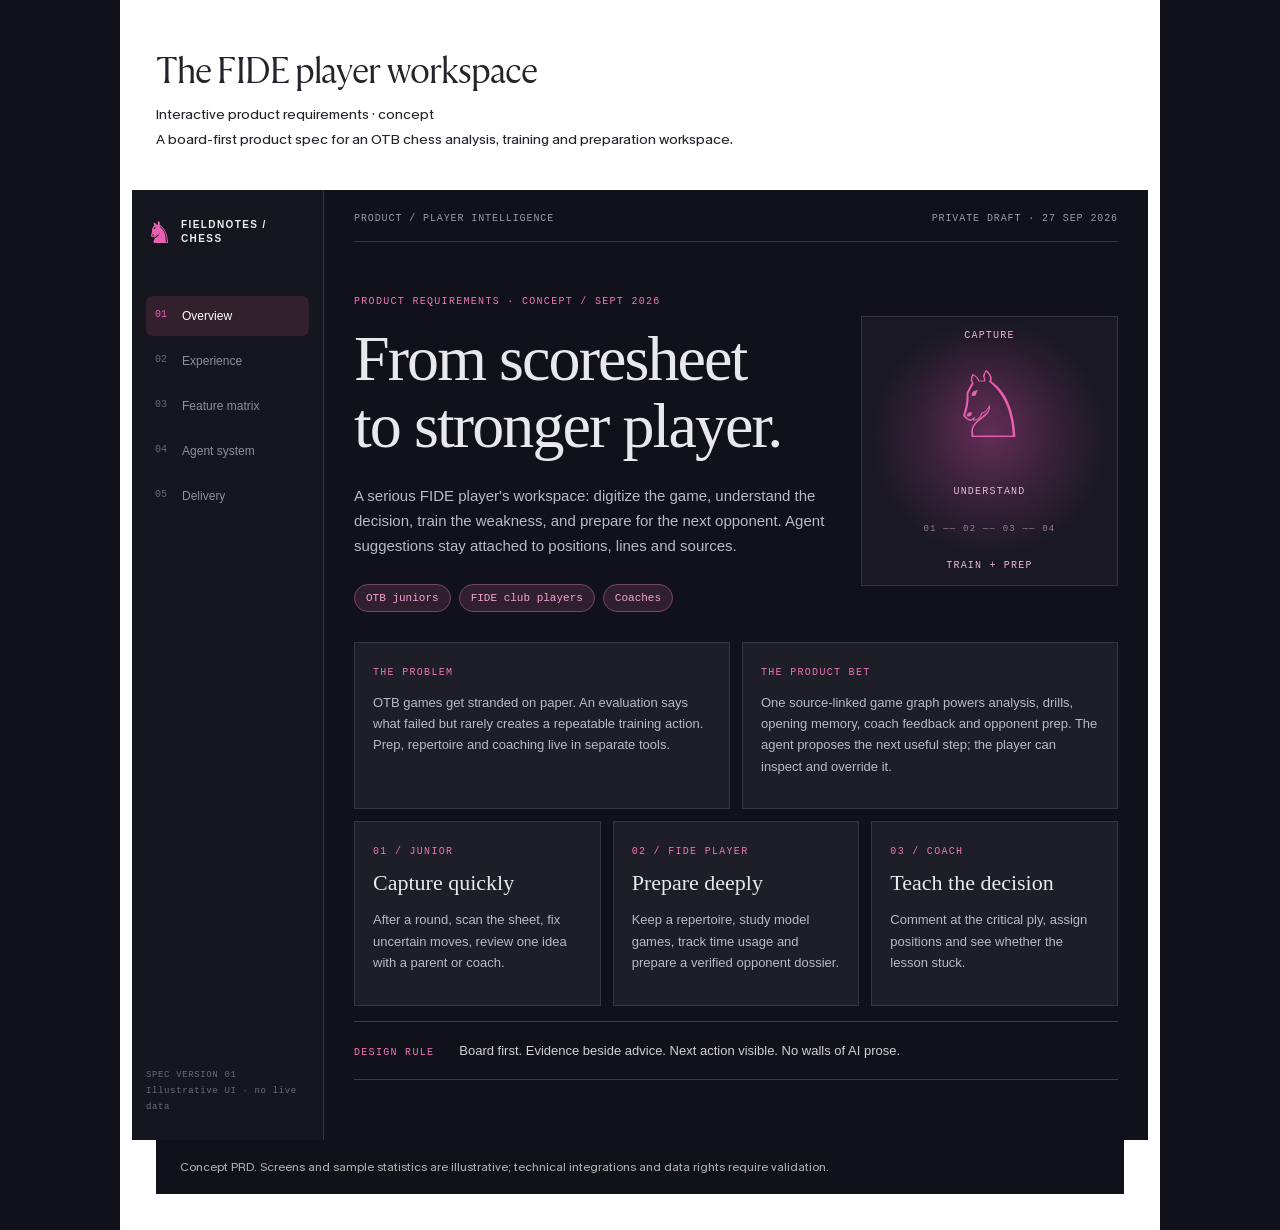
==== chess-prd/index.html @ b6847d8d "Publish applied AI portfolio and independent demos" ====
<!doctype html><html lang="en"><head><meta charset="UTF-8"><meta name="viewport" content="width=device-width,initial-scale=1"><title>FIDE player workspace | Interactive spec</title>  <script type="module" crossorigin src="./assets/chess-prd-Bvjy5aXz.js"></script>
  <link rel="modulepreload" crossorigin href="./assets/shim-C5MHmxsf.js">
  <link rel="stylesheet" crossorigin href="./assets/shim-DwW3Mtgs.css">
  <link rel="stylesheet" crossorigin href="./assets/chess-prd-BGPO-Vfl.css">
</head><body><div id="root"></div></body></html>
---- chess-prd/assets/shim-DwW3Mtgs.css ----
@font-face{font-family:Aime;src:url(./Aime-Regular-C7CHWRR1.woff2) format("woff2");font-weight:400;font-display:swap}@font-face{font-family:KMR Melange Grotesk;src:url(./KMRMelangeGrotesk-Regular-BQ0DoJin.woff2) format("woff2");font-display:swap}:root{--ds-page:#fff;--ds-ink:#251f21;--ds-hairline:#eae9ea}.file-card{max-width:1040px;margin:0 auto;padding:24px;background:#fff}.file-header{padding:16px 0 20px;font-family:KMR Melange Grotesk,Arial,sans-serif}.file-header h1{font:400 36px/1.1 Aime,Georgia,serif;letter-spacing:-.025em;margin:0 0 12px}.file-header p{margin:4px 0;font-size:14px;line-height:1.5}.file-closing{font:12px/1.5 KMR Melange Grotesk,Arial,sans-serif;color:#666;padding:20px 0;border-top:1px solid #eae9ea;margin-top:20px}@media(min-width:768px){.file-card{padding:36px}}body:has(.prdshell) .file-header{color:#25232b}body:has(.prdshell) .file-closing{background:#111219;color:#aaa;border:0;padding:18px 24px;margin:0}
---- chess-prd/assets/chess-prd-BGPO-Vfl.css ----
html,body,#root{margin:0;min-height:100%}body{background:#111219;color:#e9e8ed}*{box-sizing:border-box}.prdshell{display:grid;grid-template-columns:192px minmax(0,1fr);background:#111219;color:#e9e8ed;min-height:850px;margin:16px -24px 0;font-family:Inter,Arial,sans-serif}.prdshell aside{border-right:1px solid #33343d;padding:25px 14px;display:flex;flex-direction:column;gap:46px;background:#16171e}.brandmark{font-size:30px;color:#e861b1;display:flex;align-items:center;gap:8px}.brandmark span{font:700 10px/1.4 Arial;letter-spacing:.14em;color:#eee}.prdshell nav{display:grid;gap:5px}.prdshell nav button{border:0;background:transparent;color:#8e8d9a;display:flex;gap:15px;padding:13px 9px;text-align:left;cursor:pointer;font-size:12px;border-radius:7px}.prdshell nav button span{font:10px monospace;color:#696977}.prdshell nav button.active{background:#32202d;color:#fff}.prdshell nav button.active span{color:#e861b1}.aside-foot{margin-top:auto;color:#6b6b76;font:9px/1.8 monospace;letter-spacing:.07em}.prdshell main{padding:22px 30px 60px;min-width:0}.topline,.mock-head{display:flex;justify-content:space-between;gap:20px;color:#9b99a4;font:10px/1.4 monospace;letter-spacing:.09em;border-bottom:1px solid #33343d;padding-bottom:15px}.prdshell section{padding-top:48px}.prdshell small,.spec label,.panel label{font:10px/1.4 monospace;letter-spacing:.13em;color:#ed73b9}.prdshell h1,.prdshell h2,.prdshell h3{font-family:Georgia,serif;letter-spacing:-.03em}.prdshell h1{font-size:clamp(40px,5vw,70px);line-height:1.06;margin:16px 0 24px;font-weight:400}.prdshell h2{font-size:clamp(32px,4vw,50px);font-weight:400;margin:10px 0 18px}.prdshell h3{font-size:22px;font-weight:400;margin:11px 0}.prdshell p{font-size:13px;line-height:1.65;color:#bbb9c3}.hero{display:grid;grid-template-columns:minmax(0,1.5fr) minmax(180px,.8fr);gap:25px;align-items:center}.hero p{font-size:15px;max-width:580px}.hero-tags{display:flex;flex-wrap:wrap;gap:8px;margin-top:25px}.hero-tags span,.pill{border:1px solid #754663;background:#301f2d;color:#f1a4d0;padding:7px 11px;border-radius:30px;font:11px monospace;width:max-content;max-width:100%}.hero-diagram{border:1px solid #39333d;background:radial-gradient(circle at 50% 45%,#5b2c53,#1a1922 60%);min-height:270px;display:flex;flex-direction:column;justify-content:space-around;align-items:center;color:#e8b7d4;font:10px monospace;letter-spacing:.12em}.spark{font-size:92px;line-height:1;color:#e861b1;text-shadow:0 0 50px #d4429b}.pulse{font-size:9px;color:#9c7895}.thesis,.personas,.specgrid,.mock-grid{display:grid;grid-template-columns:repeat(2,minmax(0,1fr));gap:12px;margin-top:30px}.thesis>div,.personas>div,.spec,.panel{background:#1d1e26;border:1px solid #36363e;padding:18px}.thesis b,.personas span,.flow b,.data b,.roadmap b,.sources b{font:10px monospace;letter-spacing:.13em;color:#ed73b9}.personas{grid-template-columns:repeat(3,minmax(0,1fr));margin-top:12px}.personas b{display:block;font-family:Georgia,serif;font-size:22px;font-weight:400;margin-top:12px}.flow,.data{margin-top:15px;border-top:1px solid #3f3c45;border-bottom:1px solid #3f3c45;padding:19px 0;display:flex;gap:25px;align-items:baseline}.flow span,.data span{font-size:13px;color:#d3cfd7;line-height:1.5}.section-title{display:flex;justify-content:space-between;align-items:end;gap:15px}.section-title p{max-width:600px}.section-title strong{color:#ed73b9;font:12px monospace;white-space:nowrap}.subnav{display:flex;gap:5px;overflow-x:auto;padding:15px 0;margin-bottom:14px}.subnav button{white-space:nowrap;padding:10px 13px;border:1px solid #45434a;background:#22232a;color:#bbb9c3;cursor:pointer;border-radius:5px;font:11px monospace;min-height:42px}.subnav button.active{background:#743458;border-color:#c95097;color:#fff}.mock{border:1px solid #44404b;background:#16171e;padding:15px;box-shadow:0 20px 45px #0003}.mock-head{padding:0 3px 13px}.stats{display:grid;grid-template-columns:repeat(3,1fr);gap:10px;margin:15px 0}.stats>div{background:#22232d;border:1px solid #3c3b44;padding:15px;display:flex;flex-direction:column;gap:5px;min-height:113px}.stats small{font:9px monospace;color:#a9a5b0}.stats strong{font:29px Georgia;color:#fff}.stats span{font:10px monospace;color:#dc78ae}.mock-grid{margin-top:12px}.panel{min-height:190px}.panel p{margin:8px 0 15px}.ledger{display:flex;justify-content:space-between;gap:10px;border-bottom:1px solid #34343c;padding:13px 0;font-size:11px}.ledger b{font:10px monospace;color:#e784bb;white-space:nowrap}.analysis-layout{display:grid;grid-template-columns:minmax(210px,1fr) minmax(230px,1.05fr);gap:13px;margin-top:16px}.board{aspect-ratio:1;display:grid;grid-template-columns:repeat(8,1fr);border:5px solid #37313e;max-width:400px;width:100%}.board>div{display:grid;place-items:center;font-size:clamp(16px,3vw,31px);line-height:1}.light-sq{background:#d1bdc3;color:#24232b}.dark-sq{background:#806374;color:#f9eaf1}.line{border-top:1px solid #44414b;display:grid;grid-template-columns:25px 50px 1fr;gap:6px;padding:11px 0;font:10px monospace;align-items:center}.line strong{color:#eda4ce}.line span{color:#bbb}.coach-note{border-left:2px solid #e46baa;background:#342332;padding:12px;color:#e9dce6;font-size:11px;line-height:1.5}.coach-note u{color:#f1a4d0}.toolbar{margin-top:13px;padding:11px;border:1px dashed #6c5266;font:10px monospace;color:#ed9bc9}.rep{display:grid;grid-template-columns:1fr 1fr;gap:12px;margin-top:15px}.tree{font:16px/2.1 monospace;margin:16px 0;color:#fff}.tree span{display:block;color:#e988be}.meter{height:6px;background:#41404b;border-radius:4px;overflow:hidden}.meter i{display:block;width:64%;height:100%;background:#e762ab}.panel>small{font:10px monospace;color:#aaa}.choice{background:#2c2b35;padding:11px;margin:7px 0;font:11px monospace}.barrow{display:grid;grid-template-columns:100px 1fr 30px;gap:8px;align-items:center;margin:20px 0;font:10px monospace}.barrow i{height:10px;background:#dc69ac}.feature{border-bottom:1px solid #3d3b45}.feature button{width:100%;min-height:52px;display:flex;align-items:center;gap:15px;border:0;background:transparent;color:#f1eff1;text-align:left;cursor:pointer}.feature button b{font-size:13px;flex:1}.feature button>span:last-child{font-size:24px;color:#e784bb}.tag{padding:4px 8px;font:10px monospace;background:#55314a;color:#f7a7d3}.tag.P1{background:#363451;color:#b8b4ff}.tag.P2{background:#294546;color:#a4dad2}.feature-body{margin:0 0 15px 43px;padding:8px 20px;background:#22232a;border-left:2px solid #cb5d9b}.feature-body p{margin:5px 0}.feature-body em{font-style:normal;color:#e785b9;text-transform:uppercase;font:10px monospace;margin-right:7px}.lede{max-width:650px}.architecture{display:flex;gap:5px;align-items:stretch;margin:30px 0;overflow-x:auto}.node{border:1px solid #45404a;background:#22232b;flex:1;min-width:125px;padding:13px;color:#dc77ae;font:10px monospace}.node b{display:block;font:20px Georgia;color:#fff;margin:13px 0}.node span{color:#bdb9c4;line-height:1.5}.node.accent{border-color:#d760a2}.arrow{align-self:center;color:#e067ab}.specgrid{margin-top:12px}.spec{min-height:140px}.spec p{margin-bottom:0}.data{align-items:start}.roadmap{display:grid;grid-template-columns:repeat(4,1fr);gap:9px;margin:23px 0}.roadmap>div{padding:15px;background:#24212a;border-top:2px solid #d6609f}.roadmap p{font-size:11px}.sources{border-top:1px solid #444;margin-top:30px;padding:20px 0;display:flex;flex-wrap:wrap;gap:12px}.sources b{width:100%}.sources a{font:11px monospace;color:#ed89be}.sources span{width:100%;font-size:11px;color:#aaa}.prdshell+*{background:#111219;color:#bbb}@media(max-width:700px){.prdshell{display:block;margin:16px -24px 0}.prdshell aside{border-right:0;border-bottom:1px solid #333;display:block;padding:14px}.brandmark{font-size:23px}.prdshell nav{display:flex;overflow-x:auto;margin-top:9px}.prdshell nav button{white-space:nowrap;min-height:44px}.prdshell nav button span,.aside-foot{display:none}.prdshell main{padding:18px 16px 40px}.topline{font-size:8px}.prdshell section{padding-top:29px}.hero,.analysis-layout,.rep{grid-template-columns:1fr}.hero-diagram{min-height:150px}.spark{font-size:48px}.thesis,.specgrid,.mock-grid,.personas{grid-template-columns:1fr}.stats strong{font-size:20px}.stats>div{padding:8px;min-height:90px}.stats span{font-size:8px}.board{margin:auto}.roadmap{grid-template-columns:1fr 1fr}.architecture{flex-wrap:wrap}.node{min-width:40%}.arrow{display:none}.flow,.data{display:block}.flow span,.data span{display:block;margin-top:9px}.section-title{display:block}.barrow{grid-template-columns:85px 1fr 30px}.feature-body{margin-left:0}}.prdshell~.file-closing,.prdshell+footer{background:#111219;color:#aaa;padding:18px 24px;max-width:none}.prdshell+*{background:#111219;color:#aaa;display:block;padding:18px 24px}
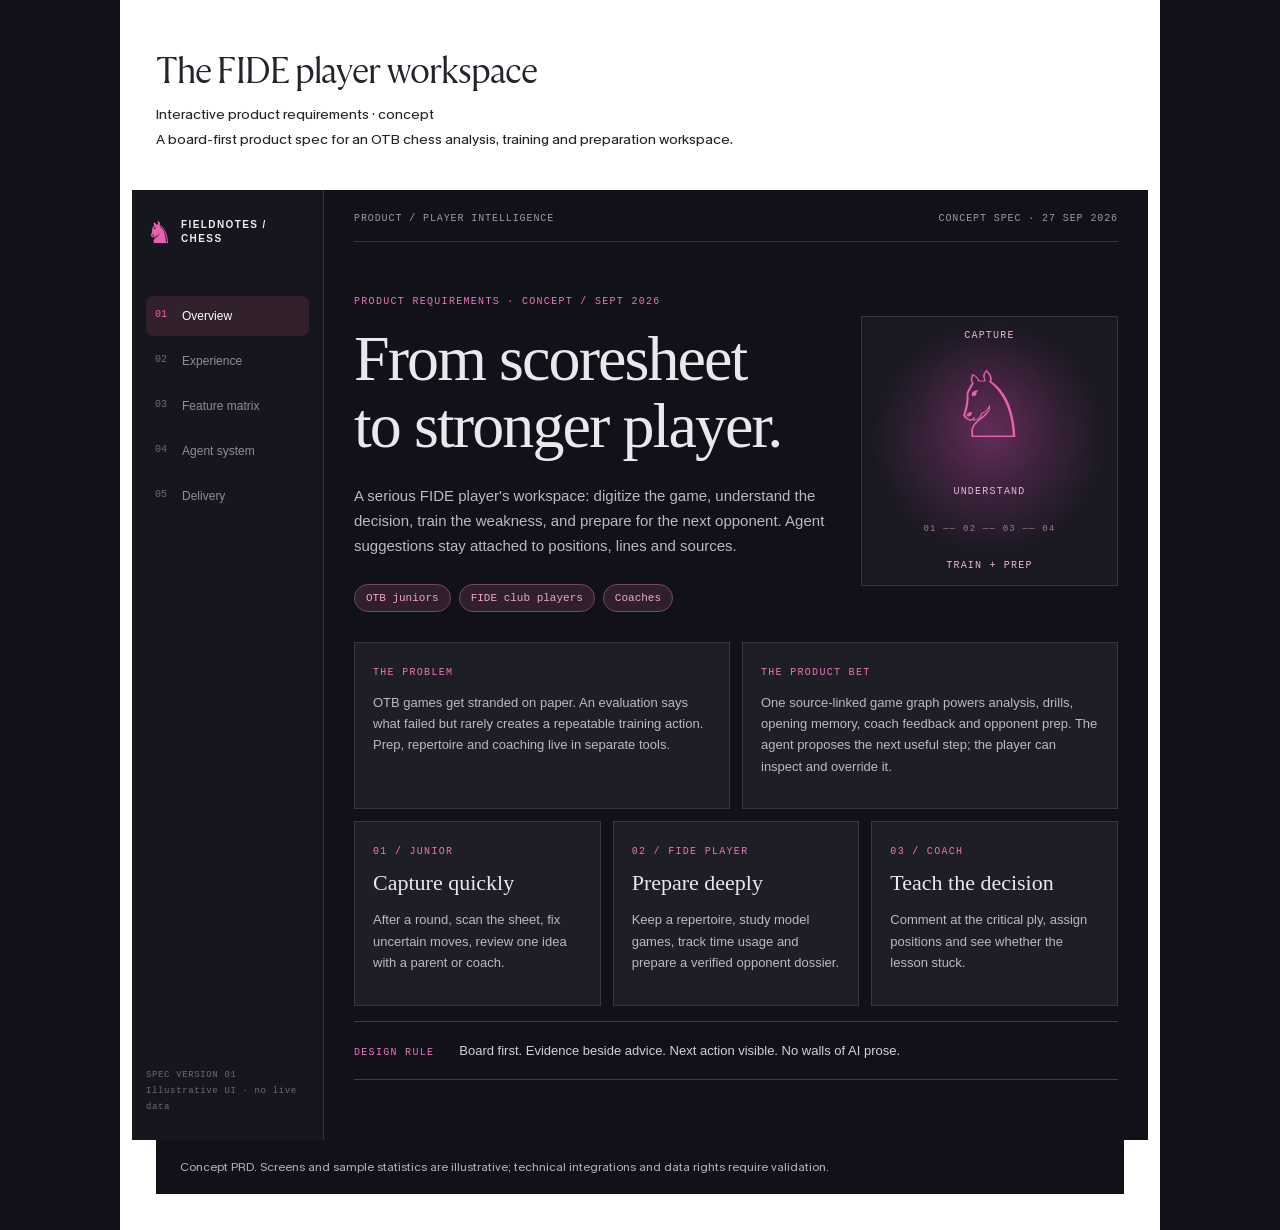
==== commit 2186d4af: "Label chess workspace as public concept spec" ====
--- a/chess-prd/index.html
+++ b/chess-prd/index.html
@@ -1,4 +1,4 @@
-<!doctype html><html lang="en"><head><meta charset="UTF-8"><meta name="viewport" content="width=device-width,initial-scale=1"><title>FIDE player workspace | Interactive spec</title>  <script type="module" crossorigin src="./assets/chess-prd-Bvjy5aXz.js"></script>
+<!doctype html><html lang="en"><head><meta charset="UTF-8"><meta name="viewport" content="width=device-width,initial-scale=1"><title>FIDE player workspace | Interactive spec</title>  <script type="module" crossorigin src="./assets/chess-prd-DzUxLlOd.js"></script>
   <link rel="modulepreload" crossorigin href="./assets/shim-C5MHmxsf.js">
   <link rel="stylesheet" crossorigin href="./assets/shim-DwW3Mtgs.css">
   <link rel="stylesheet" crossorigin href="./assets/chess-prd-BGPO-Vfl.css">
